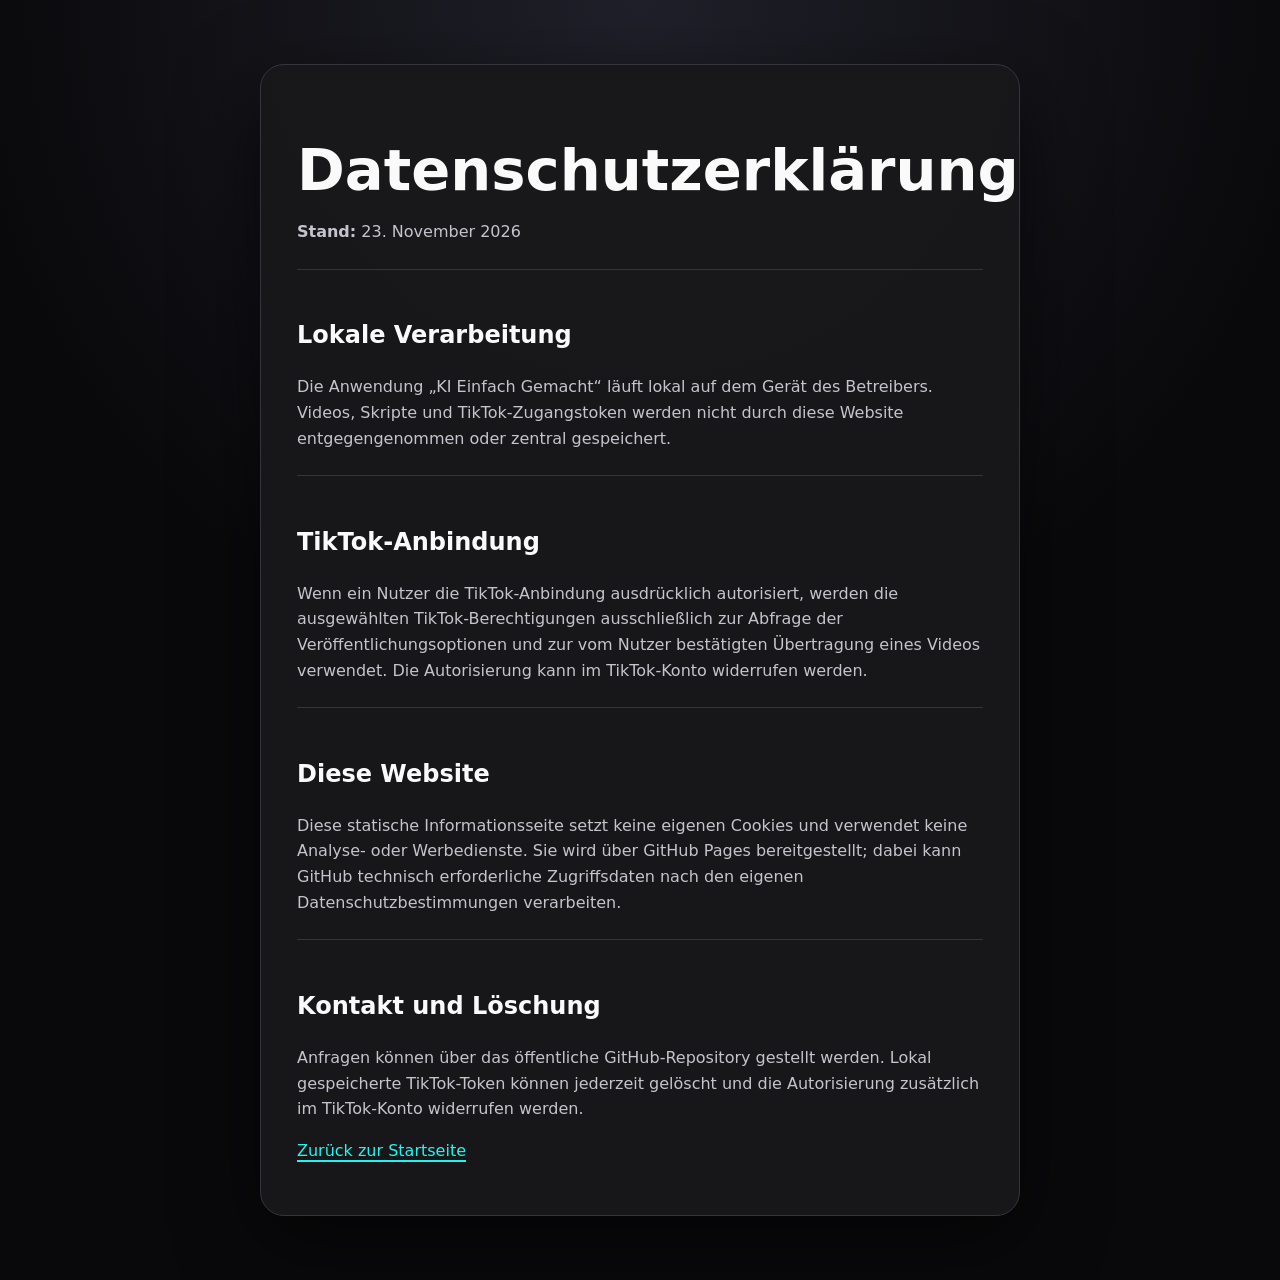
==== privacy.html @ 52e470fc "Add TikTok app information and legal pages" ====
<!doctype html>
<html lang="de">
<head>
  <meta charset="utf-8">
  <meta name="viewport" content="width=device-width,initial-scale=1">
  <title>Datenschutz – KI Einfach Gemacht</title>
  <link rel="stylesheet" href="style.css">
</head>
<body>
  <main>
    <h1>Datenschutzerklärung</h1>
    <p><strong>Stand:</strong> 23. November 2026</p>
    <section>
      <h2>Lokale Verarbeitung</h2>
      <p>Die Anwendung „KI Einfach Gemacht“ läuft lokal auf dem Gerät des Betreibers. Videos, Skripte und TikTok-Zugangstoken werden nicht durch diese Website entgegengenommen oder zentral gespeichert.</p>
    </section>
    <section>
      <h2>TikTok-Anbindung</h2>
      <p>Wenn ein Nutzer die TikTok-Anbindung ausdrücklich autorisiert, werden die ausgewählten TikTok-Berechtigungen ausschließlich zur Abfrage der Veröffentlichungsoptionen und zur vom Nutzer bestätigten Übertragung eines Videos verwendet. Die Autorisierung kann im TikTok-Konto widerrufen werden.</p>
    </section>
    <section>
      <h2>Diese Website</h2>
      <p>Diese statische Informationsseite setzt keine eigenen Cookies und verwendet keine Analyse- oder Werbedienste. Sie wird über GitHub Pages bereitgestellt; dabei kann GitHub technisch erforderliche Zugriffsdaten nach den eigenen Datenschutzbestimmungen verarbeiten.</p>
    </section>
    <section>
      <h2>Kontakt und Löschung</h2>
      <p>Anfragen können über das öffentliche GitHub-Repository gestellt werden. Lokal gespeicherte TikTok-Token können jederzeit gelöscht und die Autorisierung zusätzlich im TikTok-Konto widerrufen werden.</p>
    </section>
    <p><a href="index.html">Zurück zur Startseite</a></p>
  </main>
</body>
</html>
---- style.css ----
:root{color-scheme:dark;--bg:#09090b;--card:#18181b;--text:#fafafa;--muted:#c4c4cc;--cyan:#25f4ee;--pink:#fe2c55}*{box-sizing:border-box}body{margin:0;background:radial-gradient(circle at top,#20202a,var(--bg) 48%);color:var(--text);font-family:system-ui,-apple-system,sans-serif;line-height:1.6}main{width:min(760px,calc(100% - 32px));margin:64px auto;padding:36px;background:rgba(24,24,27,.92);border:1px solid #34343c;border-radius:24px;box-shadow:0 24px 80px #0008}.mark{display:grid;place-items:center;width:72px;height:72px;border-radius:20px;background:#111;font-weight:900;font-size:30px;box-shadow:-5px 0 var(--cyan),5px 0 var(--pink)}h1{font-size:clamp(2rem,7vw,3.6rem);line-height:1.05;margin:.7em 0 .3em}h2{margin-top:1.6em}p{color:var(--muted)}.lead{font-size:1.2rem}nav{display:flex;flex-wrap:wrap;gap:16px;margin-top:32px}a{color:var(--cyan);text-decoration-thickness:2px;text-underline-offset:4px}section{border-top:1px solid #34343c;margin-top:24px;padding-top:8px}@media(max-width:520px){main{margin:20px auto;padding:24px;border-radius:18px}}
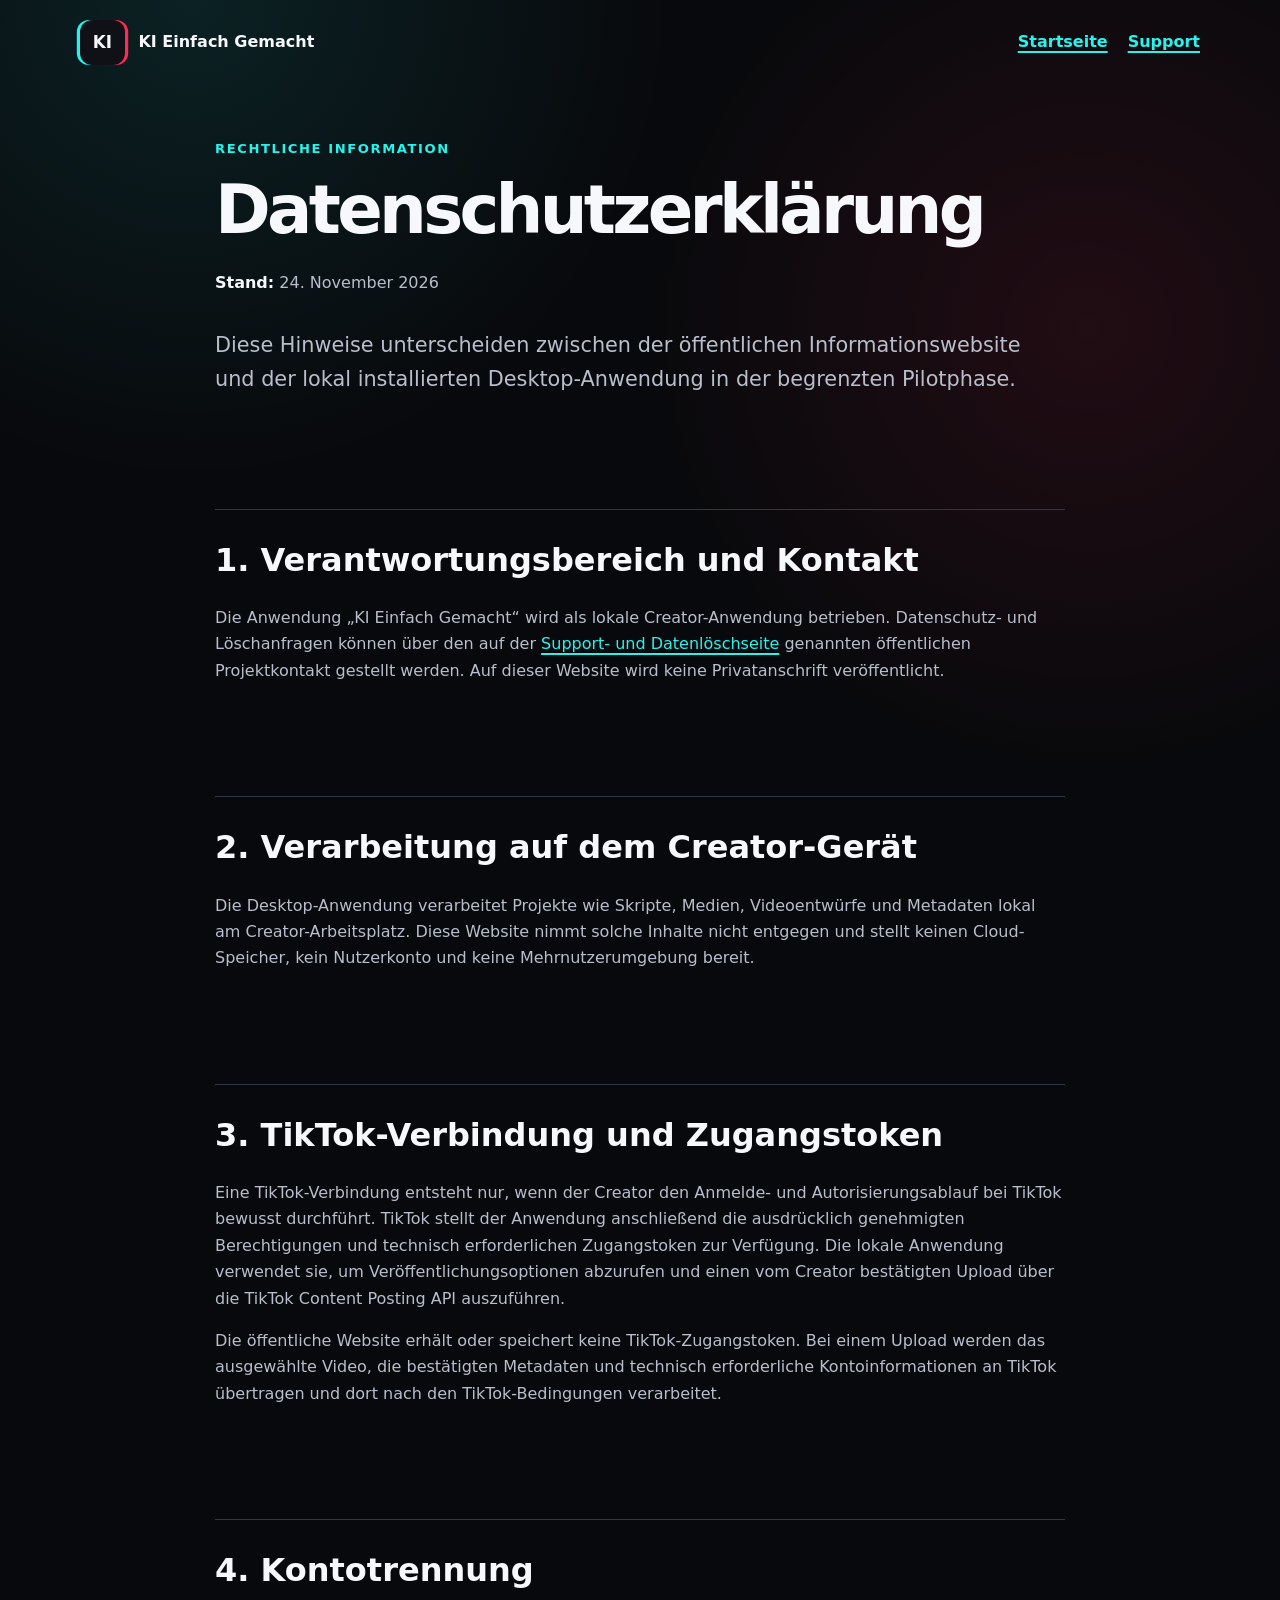
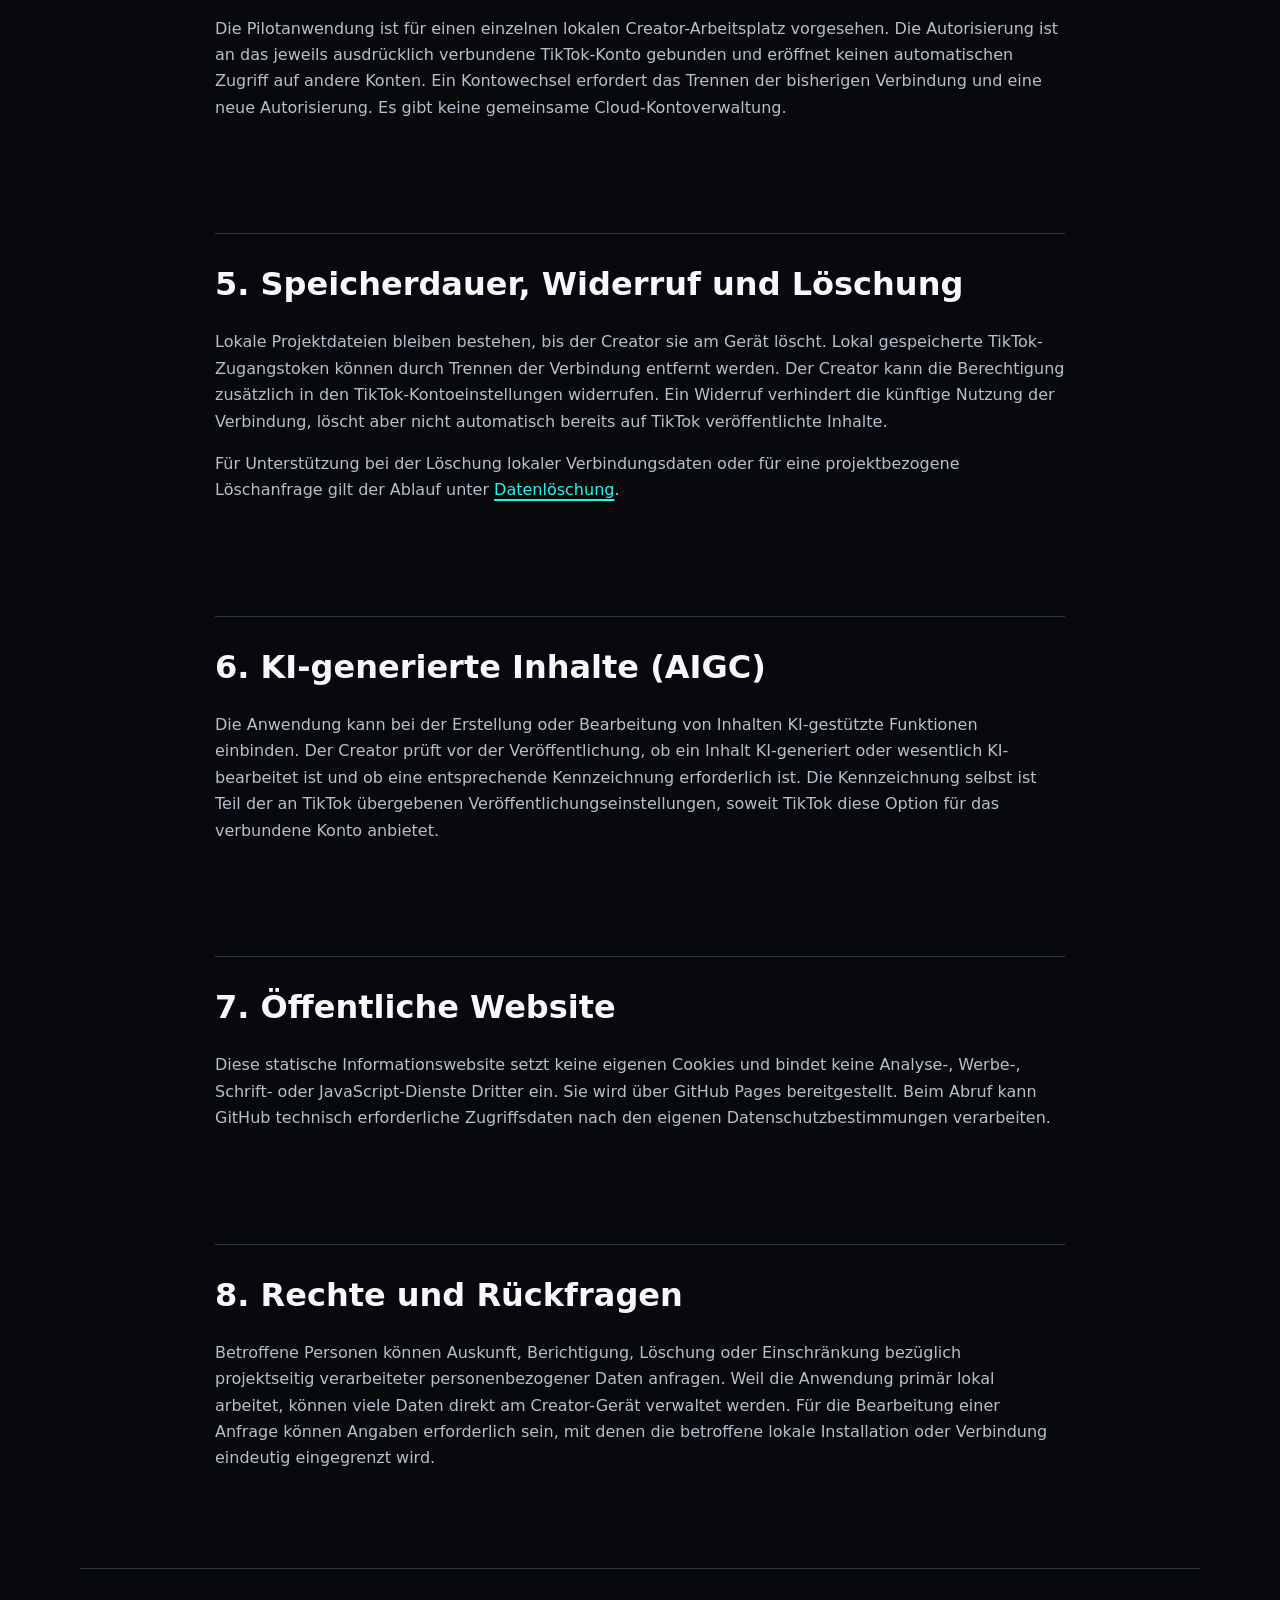
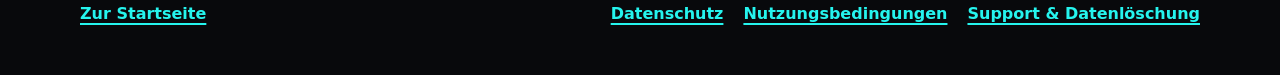
==== commit fe4ea2a3: "feat: expand TikTok review product website" ====
--- a/privacy.html
+++ b/privacy.html
@@ -2,31 +2,71 @@
 <html lang="de">
 <head>
   <meta charset="utf-8">
-  <meta name="viewport" content="width=device-width,initial-scale=1">
+  <meta name="viewport" content="width=device-width, initial-scale=1">
+  <meta name="description" content="Datenschutzhinweise für die lokale Creator-Anwendung KI Einfach Gemacht und ihre TikTok-Verbindung.">
   <title>Datenschutz – KI Einfach Gemacht</title>
+  <link rel="icon" href="app-icon.png" type="image/png">
   <link rel="stylesheet" href="style.css">
 </head>
 <body>
-  <main>
+  <a class="skip-link" href="#inhalt">Zum Hauptinhalt</a>
+  <header class="site-header">
+    <a class="brand" href="index.html" aria-label="KI Einfach Gemacht – Startseite"><span class="mark" aria-hidden="true">KI</span><span>KI Einfach Gemacht</span></a>
+    <nav class="top-nav" aria-label="Hauptnavigation"><a href="index.html">Startseite</a><a href="support.html">Support</a></nav>
+  </header>
+
+  <main id="inhalt" class="document">
+    <p class="eyebrow">Rechtliche Information</p>
     <h1>Datenschutzerklärung</h1>
-    <p><strong>Stand:</strong> 23. November 2026</p>
+    <p class="meta"><strong>Stand:</strong> 24. November 2026</p>
+    <p class="lead">Diese Hinweise unterscheiden zwischen der öffentlichen Informationswebsite und der lokal installierten Desktop-Anwendung in der begrenzten Pilotphase.</p>
+
     <section>
-      <h2>Lokale Verarbeitung</h2>
-      <p>Die Anwendung „KI Einfach Gemacht“ läuft lokal auf dem Gerät des Betreibers. Videos, Skripte und TikTok-Zugangstoken werden nicht durch diese Website entgegengenommen oder zentral gespeichert.</p>
+      <h2>1. Verantwortungsbereich und Kontakt</h2>
+      <p>Die Anwendung „KI Einfach Gemacht“ wird als lokale Creator-Anwendung betrieben. Datenschutz- und Löschanfragen können über den auf der <a href="support.html">Support- und Datenlöschseite</a> genannten öffentlichen Projektkontakt gestellt werden. Auf dieser Website wird keine Privatanschrift veröffentlicht.</p>
     </section>
+
     <section>
-      <h2>TikTok-Anbindung</h2>
-      <p>Wenn ein Nutzer die TikTok-Anbindung ausdrücklich autorisiert, werden die ausgewählten TikTok-Berechtigungen ausschließlich zur Abfrage der Veröffentlichungsoptionen und zur vom Nutzer bestätigten Übertragung eines Videos verwendet. Die Autorisierung kann im TikTok-Konto widerrufen werden.</p>
+      <h2>2. Verarbeitung auf dem Creator-Gerät</h2>
+      <p>Die Desktop-Anwendung verarbeitet Projekte wie Skripte, Medien, Videoentwürfe und Metadaten lokal am Creator-Arbeitsplatz. Diese Website nimmt solche Inhalte nicht entgegen und stellt keinen Cloud-Speicher, kein Nutzerkonto und keine Mehrnutzerumgebung bereit.</p>
     </section>
+
     <section>
-      <h2>Diese Website</h2>
-      <p>Diese statische Informationsseite setzt keine eigenen Cookies und verwendet keine Analyse- oder Werbedienste. Sie wird über GitHub Pages bereitgestellt; dabei kann GitHub technisch erforderliche Zugriffsdaten nach den eigenen Datenschutzbestimmungen verarbeiten.</p>
+      <h2>3. TikTok-Verbindung und Zugangstoken</h2>
+      <p>Eine TikTok-Verbindung entsteht nur, wenn der Creator den Anmelde- und Autorisierungsablauf bei TikTok bewusst durchführt. TikTok stellt der Anwendung anschließend die ausdrücklich genehmigten Berechtigungen und technisch erforderlichen Zugangstoken zur Verfügung. Die lokale Anwendung verwendet sie, um Veröffentlichungsoptionen abzurufen und einen vom Creator bestätigten Upload über die TikTok Content Posting API auszuführen.</p>
+      <p>Die öffentliche Website erhält oder speichert keine TikTok-Zugangstoken. Bei einem Upload werden das ausgewählte Video, die bestätigten Metadaten und technisch erforderliche Kontoinformationen an TikTok übertragen und dort nach den TikTok-Bedingungen verarbeitet.</p>
     </section>
+
     <section>
-      <h2>Kontakt und Löschung</h2>
-      <p>Anfragen können über das öffentliche GitHub-Repository gestellt werden. Lokal gespeicherte TikTok-Token können jederzeit gelöscht und die Autorisierung zusätzlich im TikTok-Konto widerrufen werden.</p>
+      <h2>4. Kontotrennung</h2>
+      <p>Die Pilotanwendung ist für einen einzelnen lokalen Creator-Arbeitsplatz vorgesehen. Die Autorisierung ist an das jeweils ausdrücklich verbundene TikTok-Konto gebunden und eröffnet keinen automatischen Zugriff auf andere Konten. Ein Kontowechsel erfordert das Trennen der bisherigen Verbindung und eine neue Autorisierung. Es gibt keine gemeinsame Cloud-Kontoverwaltung.</p>
     </section>
-    <p><a href="index.html">Zurück zur Startseite</a></p>
+
+    <section>
+      <h2>5. Speicherdauer, Widerruf und Löschung</h2>
+      <p>Lokale Projektdateien bleiben bestehen, bis der Creator sie am Gerät löscht. Lokal gespeicherte TikTok-Zugangstoken können durch Trennen der Verbindung entfernt werden. Der Creator kann die Berechtigung zusätzlich in den TikTok-Kontoeinstellungen widerrufen. Ein Widerruf verhindert die künftige Nutzung der Verbindung, löscht aber nicht automatisch bereits auf TikTok veröffentlichte Inhalte.</p>
+      <p>Für Unterstützung bei der Löschung lokaler Verbindungsdaten oder für eine projektbezogene Löschanfrage gilt der Ablauf unter <a href="support.html#datenloeschung">Datenlöschung</a>.</p>
+    </section>
+
+    <section>
+      <h2>6. KI-generierte Inhalte (AIGC)</h2>
+      <p>Die Anwendung kann bei der Erstellung oder Bearbeitung von Inhalten KI-gestützte Funktionen einbinden. Der Creator prüft vor der Veröffentlichung, ob ein Inhalt KI-generiert oder wesentlich KI-bearbeitet ist und ob eine entsprechende Kennzeichnung erforderlich ist. Die Kennzeichnung selbst ist Teil der an TikTok übergebenen Veröffentlichungseinstellungen, soweit TikTok diese Option für das verbundene Konto anbietet.</p>
+    </section>
+
+    <section>
+      <h2>7. Öffentliche Website</h2>
+      <p>Diese statische Informationswebsite setzt keine eigenen Cookies und bindet keine Analyse-, Werbe-, Schrift- oder JavaScript-Dienste Dritter ein. Sie wird über GitHub Pages bereitgestellt. Beim Abruf kann GitHub technisch erforderliche Zugriffsdaten nach den eigenen Datenschutzbestimmungen verarbeiten.</p>
+    </section>
+
+    <section>
+      <h2>8. Rechte und Rückfragen</h2>
+      <p>Betroffene Personen können Auskunft, Berichtigung, Löschung oder Einschränkung bezüglich projektseitig verarbeiteter personenbezogener Daten anfragen. Weil die Anwendung primär lokal arbeitet, können viele Daten direkt am Creator-Gerät verwaltet werden. Für die Bearbeitung einer Anfrage können Angaben erforderlich sein, mit denen die betroffene lokale Installation oder Verbindung eindeutig eingegrenzt wird.</p>
+    </section>
   </main>
+
+  <footer>
+    <p><a href="index.html">Zur Startseite</a></p>
+    <nav aria-label="Rechtliches und Support"><a href="privacy.html" aria-current="page">Datenschutz</a><a href="terms.html">Nutzungsbedingungen</a><a href="support.html">Support &amp; Datenlöschung</a></nav>
+  </footer>
 </body>
 </html>
--- a/style.css
+++ b/style.css
@@ -1 +1,302 @@
-:root{color-scheme:dark;--bg:#09090b;--card:#18181b;--text:#fafafa;--muted:#c4c4cc;--cyan:#25f4ee;--pink:#fe2c55}*{box-sizing:border-box}body{margin:0;background:radial-gradient(circle at top,#20202a,var(--bg) 48%);color:var(--text);font-family:system-ui,-apple-system,sans-serif;line-height:1.6}main{width:min(760px,calc(100% - 32px));margin:64px auto;padding:36px;background:rgba(24,24,27,.92);border:1px solid #34343c;border-radius:24px;box-shadow:0 24px 80px #0008}.mark{display:grid;place-items:center;width:72px;height:72px;border-radius:20px;background:#111;font-weight:900;font-size:30px;box-shadow:-5px 0 var(--cyan),5px 0 var(--pink)}h1{font-size:clamp(2rem,7vw,3.6rem);line-height:1.05;margin:.7em 0 .3em}h2{margin-top:1.6em}p{color:var(--muted)}.lead{font-size:1.2rem}nav{display:flex;flex-wrap:wrap;gap:16px;margin-top:32px}a{color:var(--cyan);text-decoration-thickness:2px;text-underline-offset:4px}section{border-top:1px solid #34343c;margin-top:24px;padding-top:8px}@media(max-width:520px){main{margin:20px auto;padding:24px;border-radius:18px}}+:root {
+  color-scheme: dark;
+  --bg: #08090c;
+  --surface: #12141a;
+  --surface-2: #191c24;
+  --text: #f7f8fb;
+  --muted: #b8becb;
+  --line: #303644;
+  --cyan: #25f4ee;
+  --pink: #fe2c55;
+  --focus: #ffd166;
+  --max: 1120px;
+}
+
+* { box-sizing: border-box; }
+
+html { scroll-behavior: smooth; }
+
+body {
+  margin: 0;
+  min-width: 280px;
+  background:
+    radial-gradient(circle at 15% 0, rgba(37, 244, 238, .10), transparent 30rem),
+    radial-gradient(circle at 85% 10%, rgba(254, 44, 85, .10), transparent 28rem),
+    var(--bg);
+  color: var(--text);
+  font-family: system-ui, -apple-system, BlinkMacSystemFont, "Segoe UI", sans-serif;
+  font-size: 1rem;
+  line-height: 1.65;
+}
+
+a {
+  color: var(--cyan);
+  text-decoration-thickness: .12em;
+  text-underline-offset: .22em;
+}
+
+a:hover { color: #91fffb; }
+
+a:focus-visible,
+button:focus-visible {
+  outline: 3px solid var(--focus);
+  outline-offset: 4px;
+  border-radius: 4px;
+}
+
+.skip-link {
+  position: fixed;
+  z-index: 20;
+  top: 1rem;
+  left: 1rem;
+  padding: .7rem 1rem;
+  background: var(--focus);
+  color: #15100a;
+  font-weight: 800;
+  transform: translateY(-180%);
+  transition: transform .15s ease;
+}
+
+.skip-link:focus { transform: translateY(0); }
+
+.site-header,
+main,
+footer {
+  width: min(var(--max), calc(100% - 2rem));
+  margin-inline: auto;
+}
+
+.site-header {
+  display: flex;
+  align-items: center;
+  justify-content: space-between;
+  gap: 1.5rem;
+  padding-block: 1.25rem;
+}
+
+.brand {
+  display: inline-flex;
+  align-items: center;
+  gap: .85rem;
+  color: var(--text);
+  font-weight: 800;
+  text-decoration: none;
+}
+
+.mark {
+  display: inline-grid;
+  place-items: center;
+  flex: 0 0 auto;
+  width: 2.8rem;
+  height: 2.8rem;
+  border-radius: .75rem;
+  background: #101116;
+  box-shadow: -.2rem 0 var(--cyan), .2rem 0 var(--pink);
+  font-size: 1.05rem;
+}
+
+.top-nav,
+footer nav {
+  display: flex;
+  flex-wrap: wrap;
+  gap: .75rem 1.25rem;
+}
+
+.top-nav a,
+footer a { font-weight: 650; }
+
+main { padding-block: 2.5rem 5rem; }
+
+.hero {
+  padding: clamp(2rem, 7vw, 5.5rem);
+  border: 1px solid var(--line);
+  border-radius: 2rem;
+  background: linear-gradient(145deg, rgba(25, 28, 36, .98), rgba(13, 15, 20, .96));
+  box-shadow: 0 2rem 6rem rgba(0, 0, 0, .35);
+}
+
+h1,
+h2,
+h3 {
+  margin-top: 0;
+  color: var(--text);
+  line-height: 1.15;
+  text-wrap: balance;
+}
+
+h1 {
+  max-width: 16ch;
+  margin-bottom: 1.25rem;
+  font-size: clamp(2.35rem, 7vw, 5.3rem);
+  letter-spacing: -.055em;
+}
+
+.document h1 {
+  max-width: 20ch;
+  font-size: clamp(2.25rem, 6vw, 4.2rem);
+}
+
+h2 { font-size: clamp(1.7rem, 4vw, 2.75rem); }
+h3 { font-size: 1.2rem; }
+
+p,
+li { color: var(--muted); }
+
+strong { color: var(--text); }
+
+.lead {
+  max-width: 72ch;
+  font-size: clamp(1.1rem, 2vw, 1.3rem);
+}
+
+.eyebrow {
+  margin-bottom: .8rem;
+  color: var(--cyan);
+  font-size: .82rem;
+  font-weight: 850;
+  letter-spacing: .12em;
+  text-transform: uppercase;
+}
+
+.actions {
+  display: flex;
+  flex-wrap: wrap;
+  gap: .8rem;
+  margin-block: 2rem;
+}
+
+.button {
+  display: inline-block;
+  padding: .8rem 1.1rem;
+  border: 1px solid var(--line);
+  border-radius: .75rem;
+  font-weight: 800;
+  text-decoration: none;
+}
+
+.button.primary { background: var(--cyan); color: #031413; border-color: var(--cyan); }
+.button.primary:hover { background: #91fffb; color: #031413; }
+.button.secondary { background: var(--surface-2); color: var(--text); }
+
+.status-note,
+.callout,
+.legal-panel {
+  padding: 1rem 1.15rem;
+  border-left: .25rem solid var(--pink);
+  border-radius: .45rem;
+  background: rgba(254, 44, 85, .07);
+}
+
+main > section:not(.hero) {
+  margin-top: clamp(4rem, 9vw, 7rem);
+  scroll-margin-top: 2rem;
+}
+
+.section-heading { max-width: 760px; margin-bottom: 2rem; }
+
+.card-grid {
+  display: grid;
+  grid-template-columns: repeat(2, minmax(0, 1fr));
+  gap: 1rem;
+}
+
+.card {
+  padding: 1.5rem;
+  border: 1px solid var(--line);
+  border-radius: 1rem;
+  background: var(--surface);
+}
+
+.card p:last-child,
+.split p:last-child { margin-bottom: 0; }
+
+.steps {
+  display: grid;
+  gap: 1rem;
+  margin: 0 0 1.5rem;
+  padding: 0;
+  list-style: none;
+  counter-reset: steps;
+}
+
+.steps li {
+  position: relative;
+  min-height: 3.3rem;
+  padding: .8rem 1rem .8rem 4.2rem;
+  border: 1px solid var(--line);
+  border-radius: .8rem;
+  background: var(--surface);
+  counter-increment: steps;
+}
+
+.steps li::before {
+  position: absolute;
+  top: .65rem;
+  left: .85rem;
+  display: grid;
+  place-items: center;
+  width: 2.25rem;
+  height: 2.25rem;
+  border-radius: 50%;
+  background: var(--cyan);
+  color: #031413;
+  font-weight: 900;
+  content: counter(steps);
+}
+
+.steps.compact { margin-top: 1.25rem; }
+
+.split {
+  display: grid;
+  grid-template-columns: repeat(2, minmax(0, 1fr));
+  gap: 2rem;
+}
+
+.legal-panel { border-left-color: var(--cyan); background: rgba(37, 244, 238, .06); }
+.legal-panel h2 { font-size: 1.6rem; }
+.legal-panel p:last-child { margin-bottom: 0; }
+
+.document { max-width: 850px; }
+.document > section { margin-top: 3.2rem; padding-top: 2rem; border-top: 1px solid var(--line); }
+.document h2 { font-size: clamp(1.45rem, 3vw, 2rem); }
+.document h3 { margin-top: 2rem; }
+.meta { margin-bottom: 2rem; }
+
+footer {
+  display: flex;
+  align-items: flex-start;
+  justify-content: space-between;
+  gap: 2rem;
+  padding-block: 2rem 3rem;
+  border-top: 1px solid var(--line);
+}
+
+footer p { margin: 0; }
+.muted { color: var(--muted); }
+
+@media (max-width: 720px) {
+  .site-header,
+  footer { align-items: flex-start; flex-direction: column; }
+  .top-nav { width: 100%; padding-top: .75rem; border-top: 1px solid var(--line); }
+  main { padding-top: 1.25rem; }
+  .hero { padding: 1.5rem; border-radius: 1.2rem; }
+  .card-grid,
+  .split { grid-template-columns: 1fr; }
+  .split { gap: 1rem; }
+}
+
+@media (max-width: 420px) {
+  .site-header,
+  main,
+  footer { width: min(100% - 1.1rem, var(--max)); }
+  .brand { font-size: .92rem; }
+  h1 { font-size: 2.3rem; }
+  .actions { flex-direction: column; }
+  .button { text-align: center; }
+  .steps li { padding-left: 3.8rem; }
+}
+
+@media (prefers-reduced-motion: reduce) {
+  html { scroll-behavior: auto; }
+  *, *::before, *::after { transition-duration: .01ms !important; }
+}
